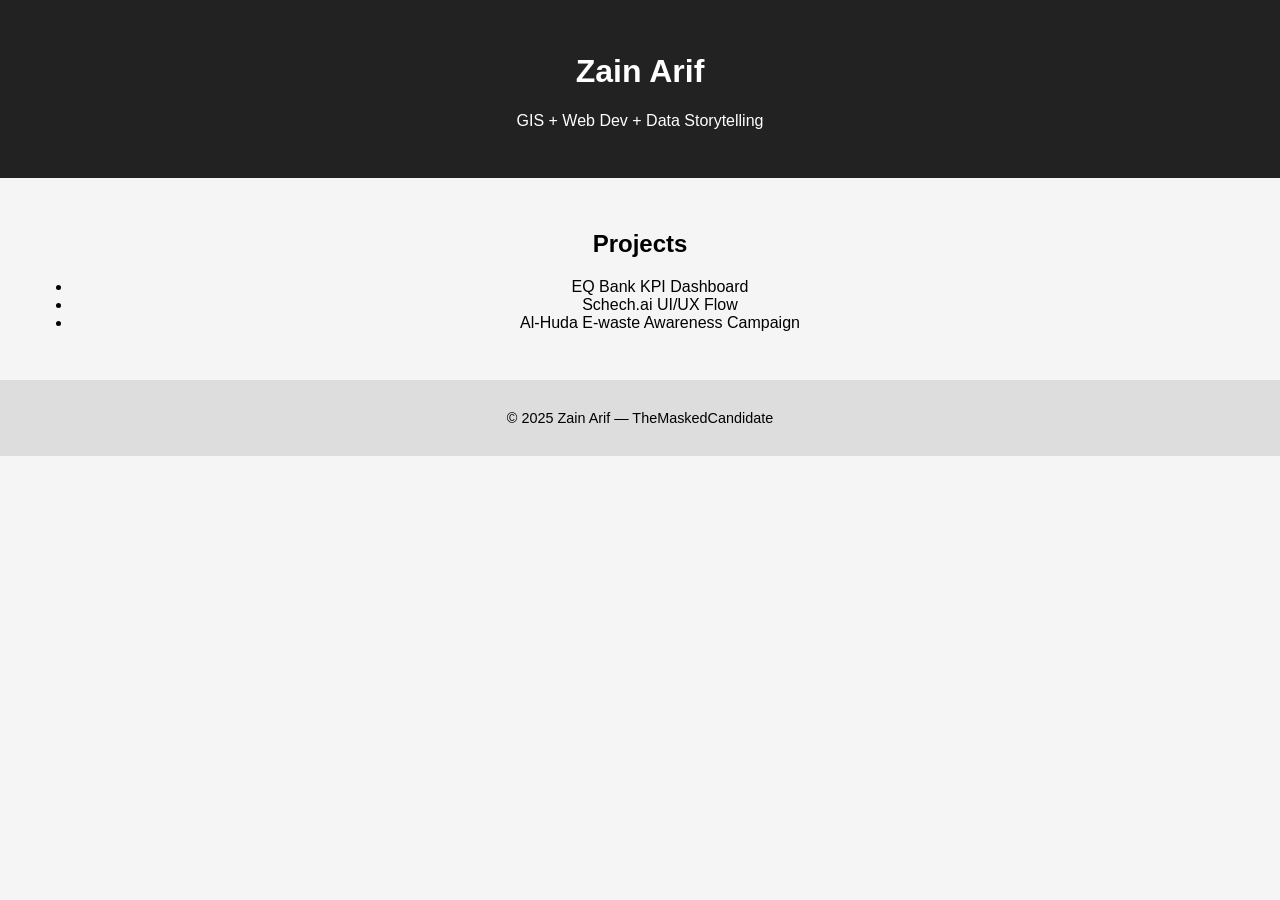
==== index.html @ ca4725a2 "Rename Index.html to index.html" ====
<!DOCTYPE html>
<html lang="en">
<head>
  <meta charset="UTF-8">
  <meta name="viewport" content="width=device-width, initial-scale=1.0">
  <title>Zain Arif Portfolio</title>
  <link rel="stylesheet" href="style.css">
</head>
<body>
  <header>
    <h1>Zain Arif</h1>
    <p>GIS + Web Dev + Data Storytelling</p>
  </header>
  <main>
    <section>
      <h2>Projects</h2>
      <ul>
        <li>EQ Bank KPI Dashboard</li>
        <li>Schech.ai UI/UX Flow</li>
        <li>Al-Huda E-waste Awareness Campaign</li>
      </ul>
    </section>
  </main>
  <footer>
    <p>© 2025 Zain Arif — TheMaskedCandidate</p>
  </footer>
</body>
</html>
---- style.css ----
body {
  font-family: Arial, sans-serif;
  margin: 0;
  padding: 0;
  text-align: center;
  background-color: #f5f5f5;
}
header {
  background-color: #222;
  color: white;
  padding: 2rem 1rem;
}
main {
  padding: 2rem;
}
footer {
  background-color: #ddd;
  padding: 1rem;
  font-size: 0.9rem;
}
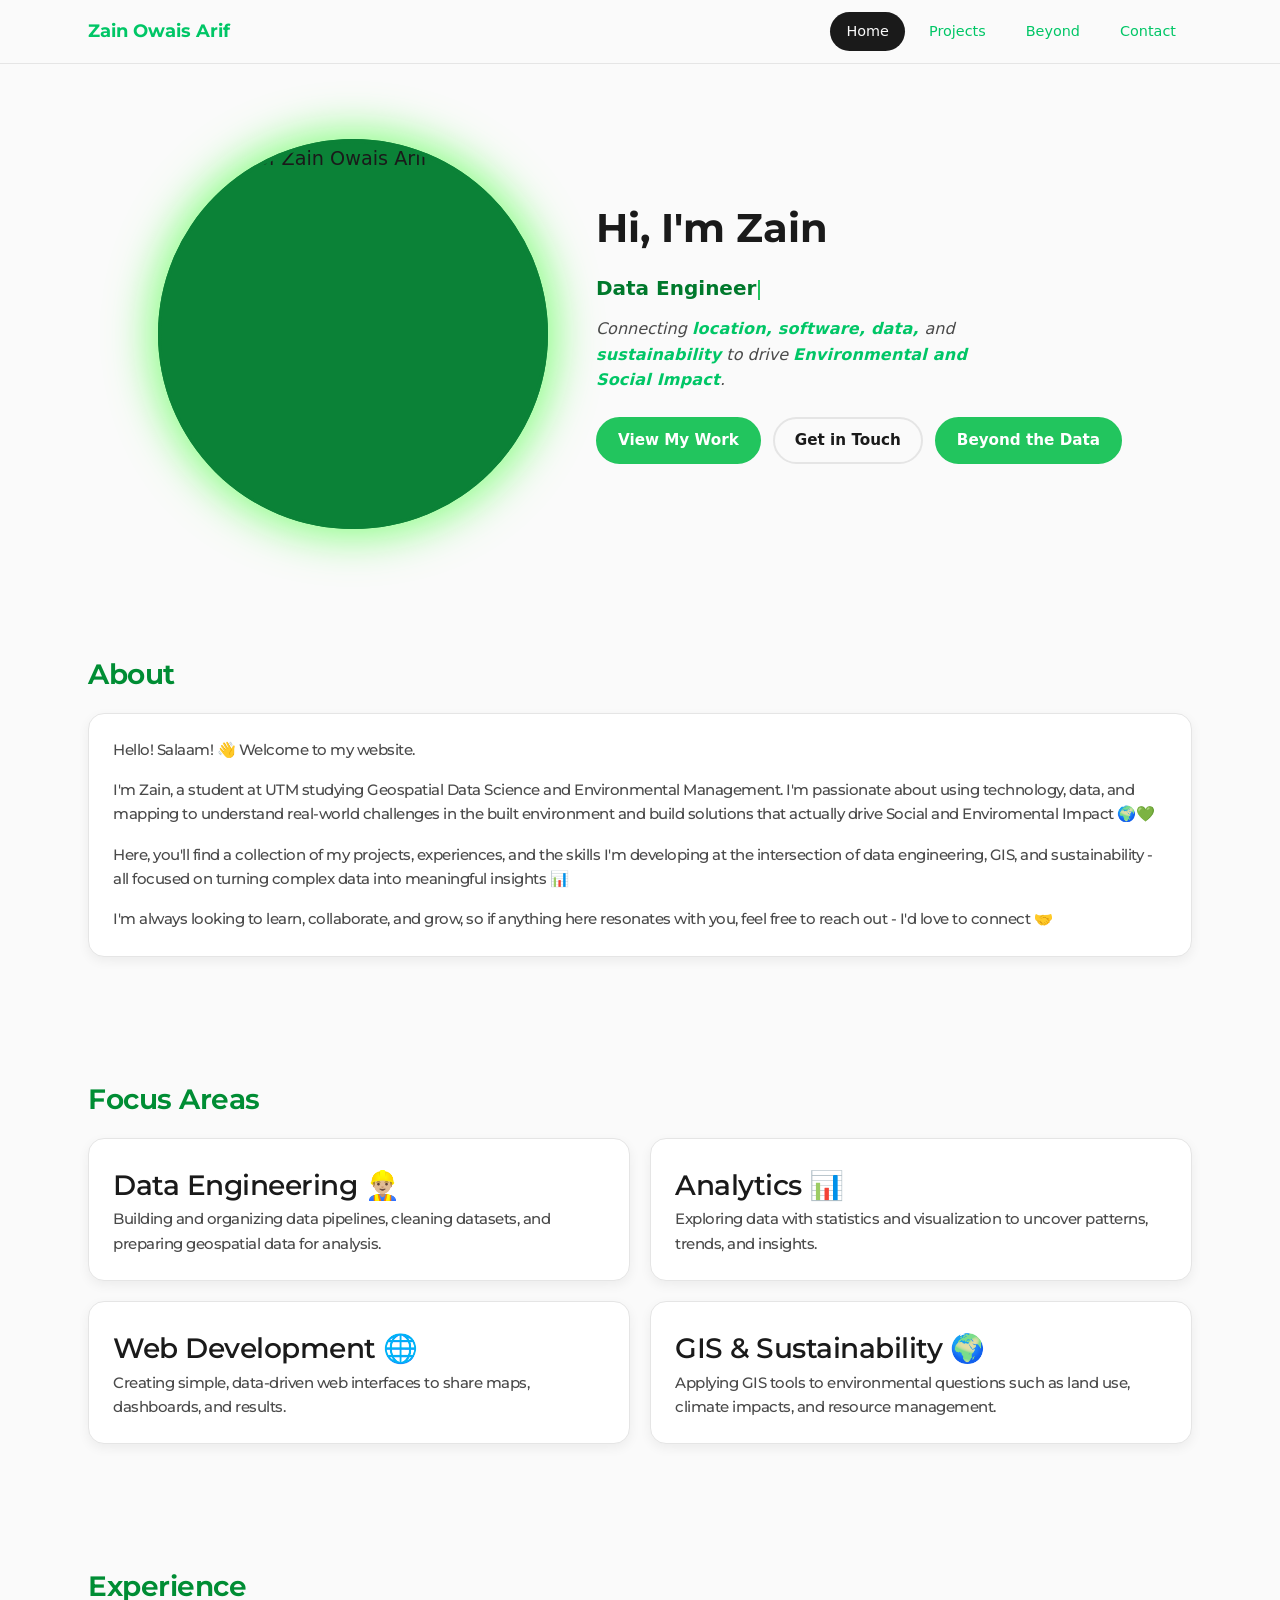
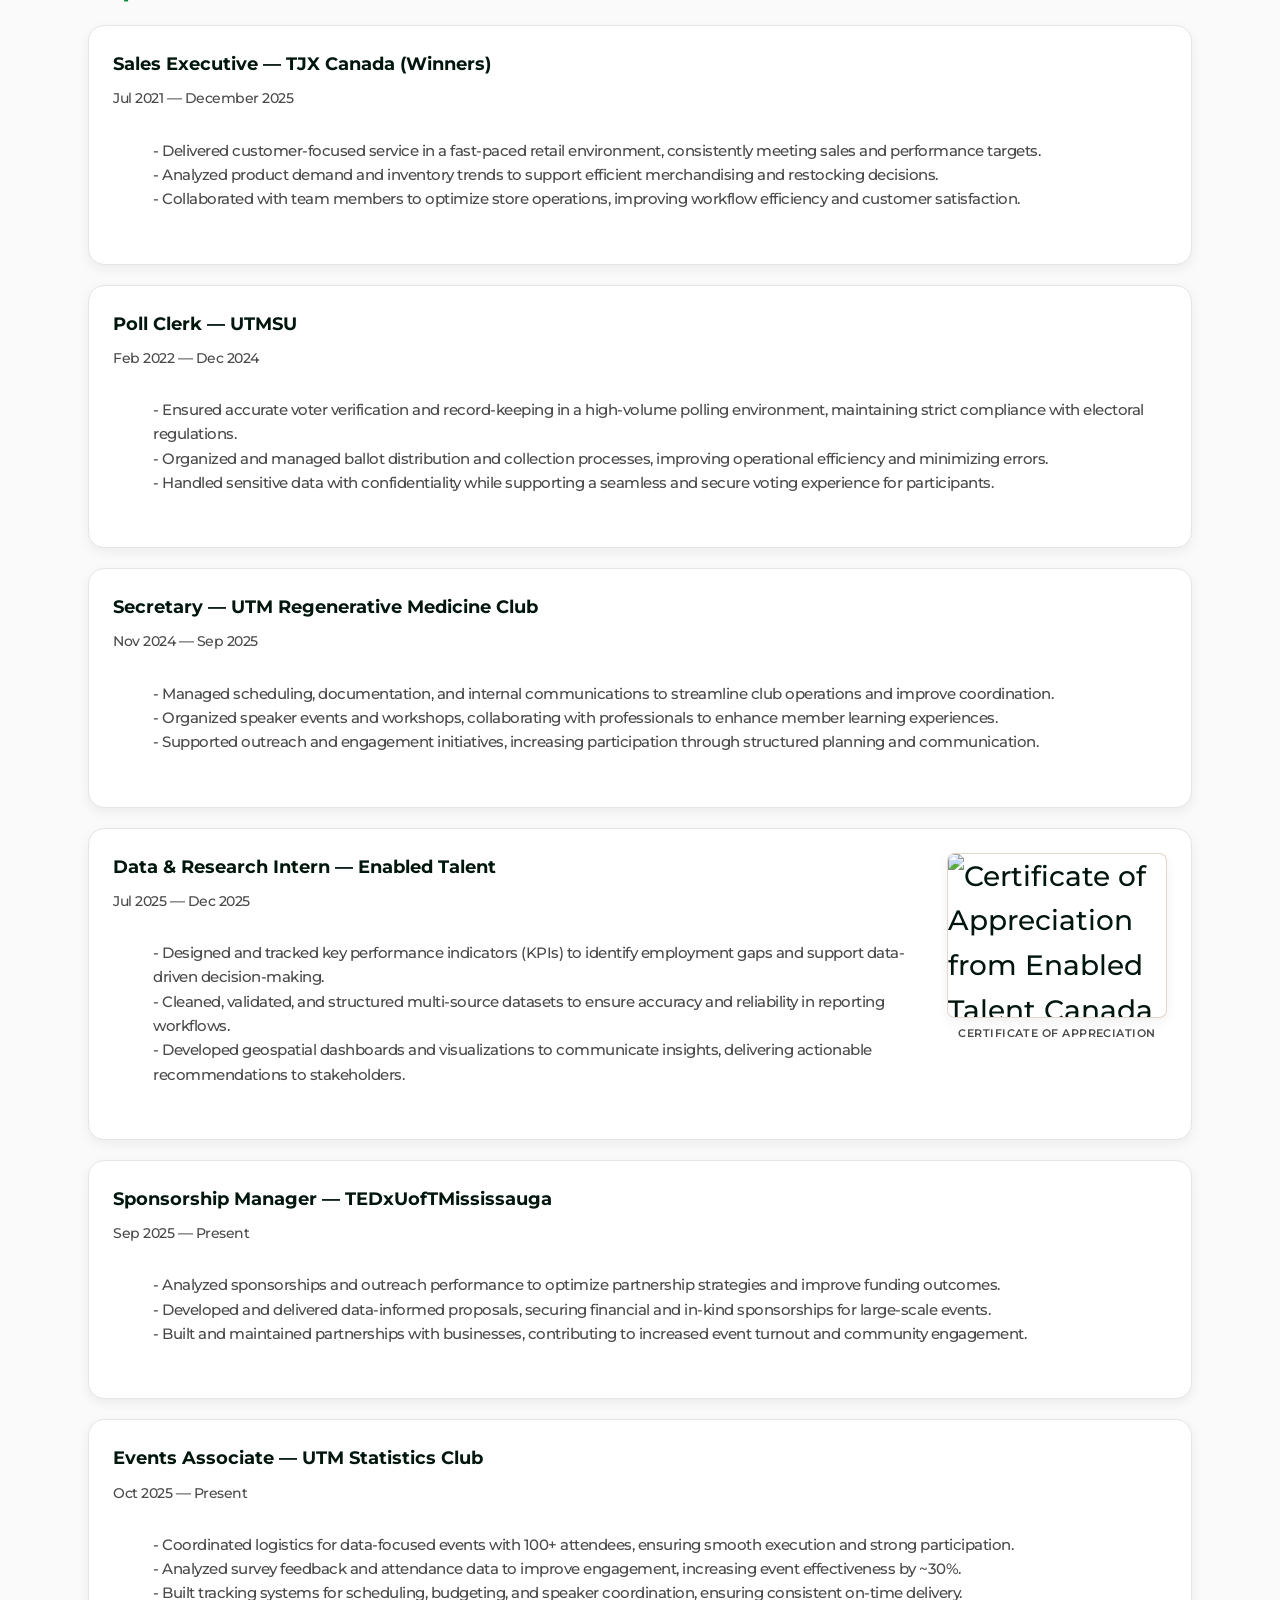
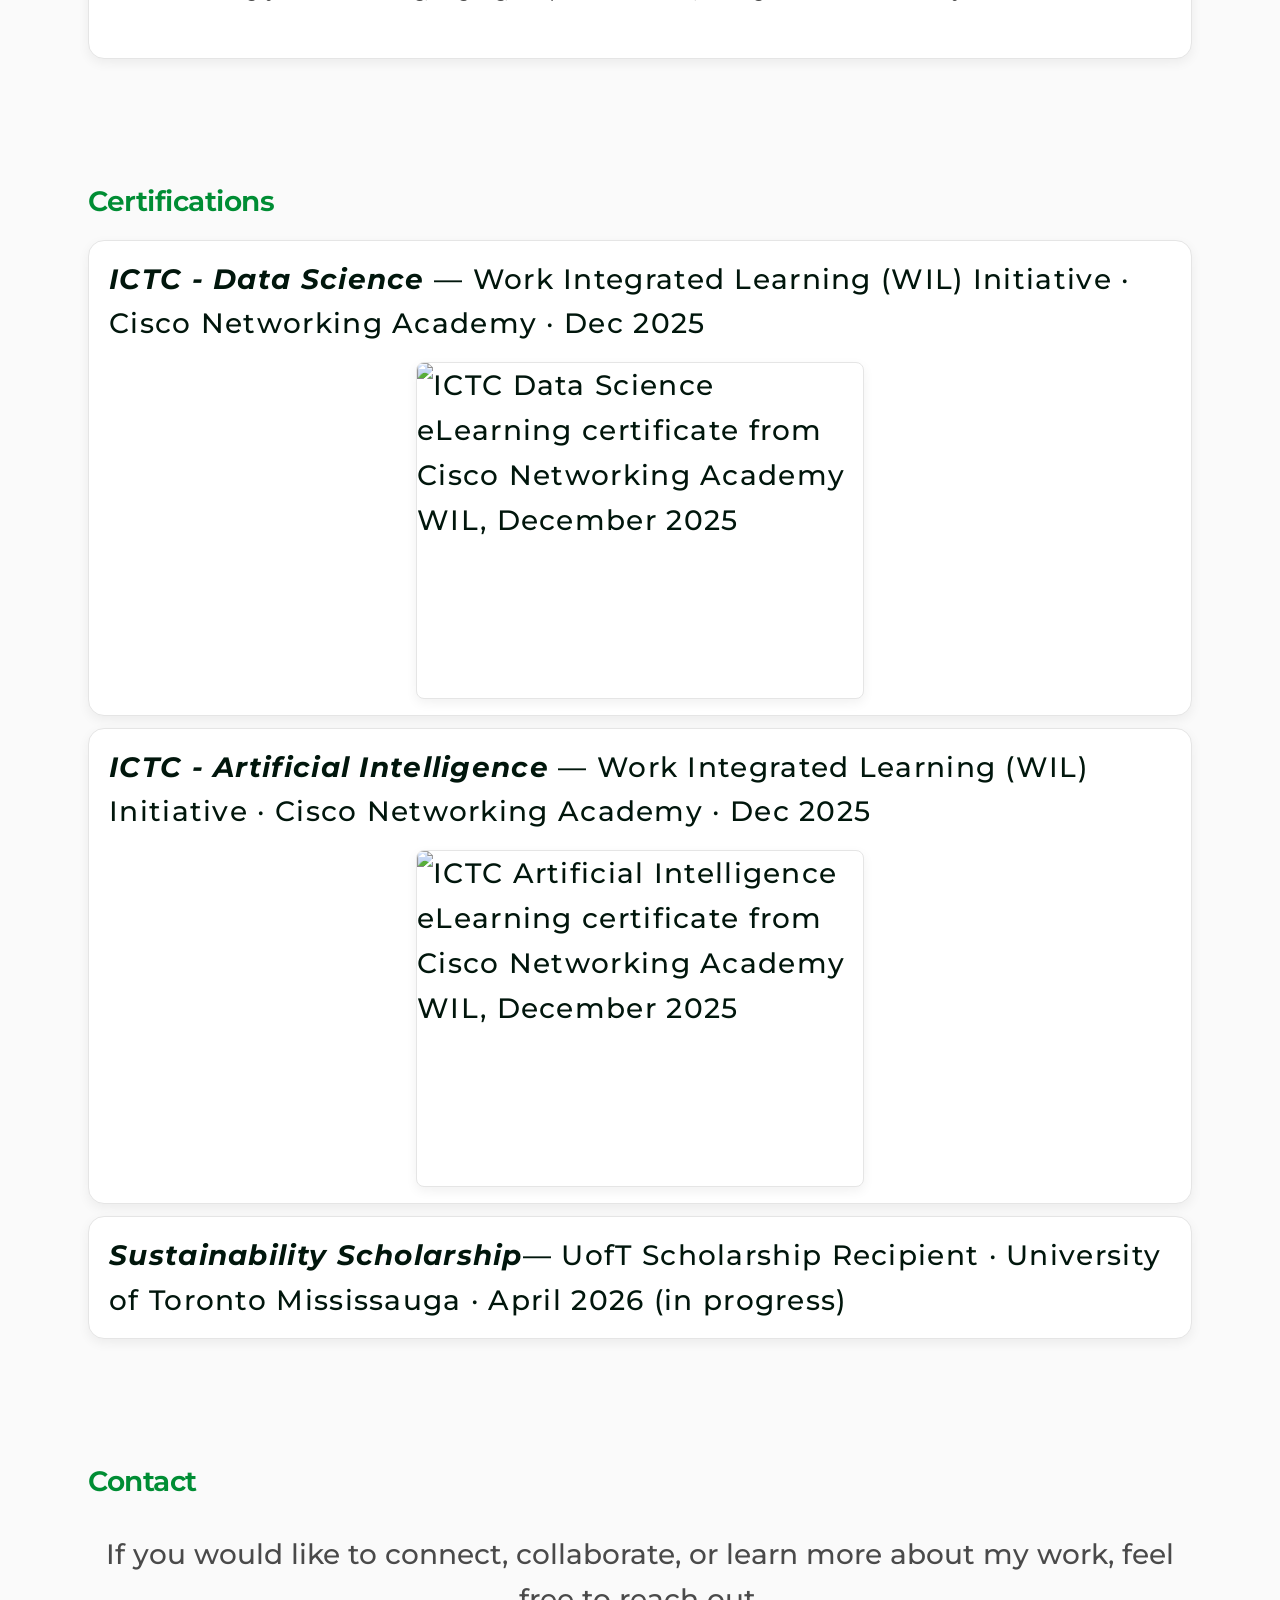
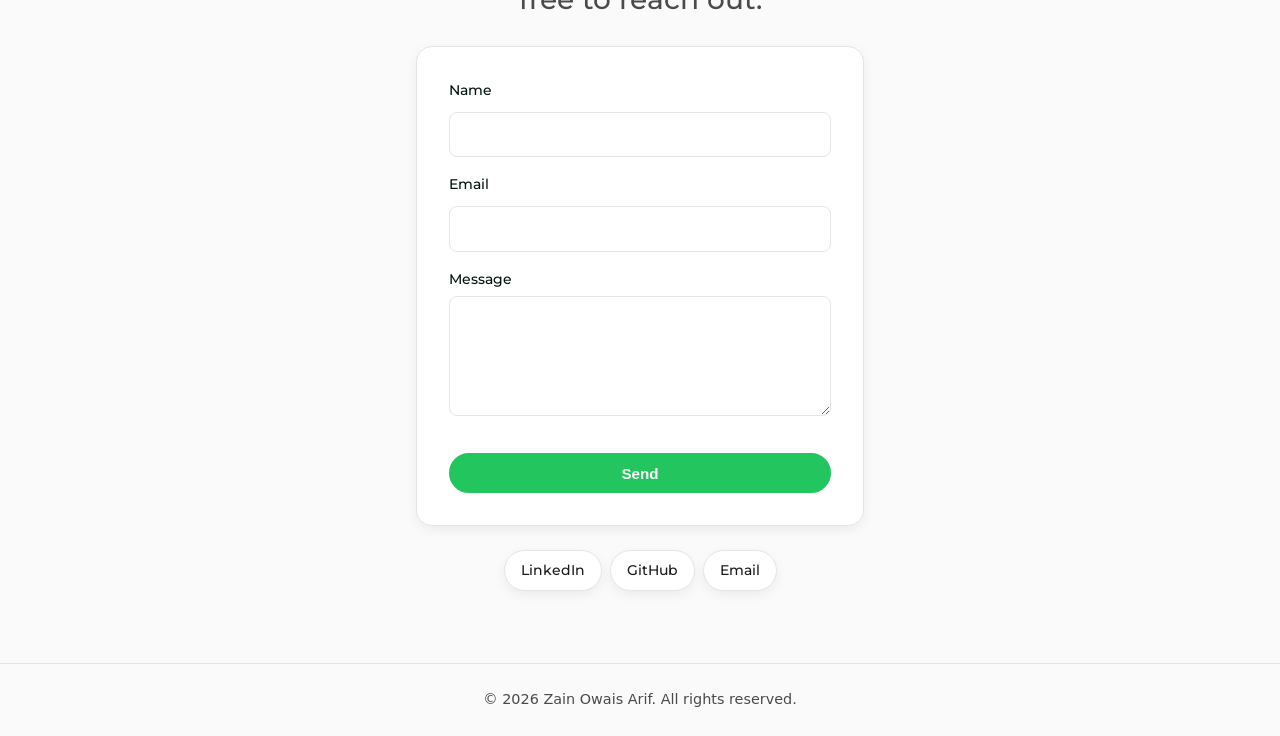
==== commit b09a00f1: "Add files via upload" ====
--- a/index.html
+++ b/index.html
@@ -1,28 +1,330 @@
 <!DOCTYPE html>
 <html lang="en">
 <head>
-  <meta charset="UTF-8">
-  <meta name="viewport" content="width=device-width, initial-scale=1.0">
-  <title>Zain Arif Portfolio</title>
-  <link rel="stylesheet" href="style.css">
+  <meta charset="UTF-8" />
+  <meta name="viewport" content="width=device-width, initial-scale=1" />
+  <meta name="description" content="Portfolio of Zain Owais Arif — Data Engineering, GIS, Sustainability & Analytics. UTM Geospatial Data Science & Environmental Management." />
+  <title>Zain Owais Arif | Portfolio</title>
+  <style>
+    @import url('https://fonts.googleapis.com/css2?family=Montserrat:ital,wght@0,100..900;1,100..900&display=swap');
+    </style>
+  <link rel="stylesheet" href="styles.css">
+  <script defer src="script.js"></script>
 </head>
 <body>
-  <header>
-    <h1>Zain Arif</h1>
-    <p>GIS + Web Dev + Data Storytelling</p>
+  <header class="site-header">
+    <div class="inner container">
+      <a href="index.html" class="logo">Zain Owais Arif</a>
+      <nav aria-label="Primary navigation">
+        <ul class="nav-pills">
+          <li><a href="index.html" class="active">Home</a></li>
+          <li><a href="projects.html">Projects</a></li>
+          <li><a href="beyond.html">Beyond</a></li>
+          <li><a href="#contact">Contact</a></li>
+        </ul>
+      </nav>
+    </div>
   </header>
+
   <main>
-    <section>
-      <h2>Projects</h2>
-      <ul>
-        <li>EQ Bank KPI Dashboard</li>
-        <li>Schech.ai UI/UX Flow</li>
-        <li>Al-Huda E-waste Awareness Campaign</li>
-      </ul>
+    <!-- Hero: two-column on desktop, stacked on mobile -->
+    <section id="hero" class="hero" aria-labelledby="hero-title">
+      <div class="container">
+        <div class="hero-inner">
+          <div class="hero-avatar">
+            <img src= "Images/Screenshot 2026-03-02 at 3.05.39 PM.png" alt="Portrait of Zain Owais Arif" class="hero-avatar-img">
+          </div>
+          <div class="hero-content">
+            <h1 id="hero-title" class="hero-headline">Hi, I'm Zain</h1>
+            <p class="hero-roles" id="hero-roles" aria-live="polite">
+              <span id="typewriter-text"></span><span class="cursor" id="typewriter-cursor" aria-hidden="true"></span>
+            </p>
+            <p class="hero-subtitle">           
+               <i>
+                Connecting 
+                <span class="highlight">location, software, data, </span>
+                and
+                <span class="highlight">sustainability</span> 
+                to drive 
+                <span class="highlight">Environmental and Social Impact</span>.
+                </i>
+              </p>
+            </p>
+            <div class="hero-ctas">
+              <a href="projects.html" class="btn btn-primary">View My Work</a>
+              <a href="#contact" class="btn btn-secondary">Get in Touch</a>
+              <a href="beyond.html" class="btn btn-primary">Beyond the Data</a>
+            </div>
+          </div>
+        </div>
+      </div>
+    </section>
+
+    <!-- About -->
+    <section id="about" class="reveal" aria-labelledby="about-title">
+      <div class="container">
+        <h2 id="about-title">About</h2>
+        <div class="card">
+          <p>
+            Hello! Salaam! 👋 Welcome to my website.          
+          </p>
+          <p style="margin-top: 1rem;">
+            I'm Zain, a student at UTM studying Geospatial Data Science and Environmental Management. 
+            I'm passionate about using technology, data, and mapping to understand real-world challenges in the built environment
+            and build solutions that actually drive Social and Enviromental Impact 🌍💚
+          </p>
+
+            <p style="margin-top: 1rem;">
+              Here, you'll find a collection of my projects, experiences, and the skills I'm developing at the intersection 
+              of data engineering, GIS, and sustainability - all focused on turning complex data into meaningful insights 📊
+            </p>
+            <p style="margin-top: 1rem;">
+            I'm always looking to learn, collaborate, and grow, so if anything here resonates with you, 
+            feel free to reach out - I'd love to connect 🤝
+          </p>
+        </div>
+      </div>
+    </section>
+
+    <!-- Focus Areas -->
+    <section id="focus-areas" class="reveal" aria-labelledby="focus-areas-title">
+      <div class="container">
+        <h2 id="focus-areas-title">Focus Areas</h2>
+        <div class="card-grid card-grid-2 focus-grid">
+          <div class="card">
+            <strong>Data Engineering 👷🏼‍♂️</strong>
+            <p>Building and organizing data pipelines, cleaning datasets, and preparing geospatial data for analysis.</p>
+          </div>
+          <div class="card">
+            <strong>Analytics 📊</strong>
+            <p>Exploring data with statistics and visualization to uncover patterns, trends, and insights.</p>
+          </div>
+          <div class="card">
+            <strong>Web Development 🌐</strong>
+            <p>Creating simple, data-driven web interfaces to share maps, dashboards, and results.</p>
+          </div>
+          <div class="card">
+            <strong>GIS &amp; Sustainability 🌍</strong>
+            <p>Applying GIS tools to environmental questions such as land use, climate impacts, and resource management.</p>
+          </div>
+        </div>
+      </div>
+    </section>
+
+  
+<!-- Experience -->
+<section id="experience" class="reveal" aria-labelledby="experience-title">
+  <div class="container">
+    <h2 id="experience-title">Experience</h2>
+
+    <div class="card-grid">
+
+      <!-- TJX (Oldest) -->
+      <article class="card exp-card">
+        <h3>Sales Executive &mdash; TJX Canada (Winners)</h3>
+        <p>
+          <time datetime="2021-07">Jul 2021</time> &mdash; 
+          <time datetime="present">December 2025</time>
+        </p>
+        <ul>
+          <p>- Delivered customer-focused service in a fast-paced retail environment, consistently meeting sales and performance targets.</p>
+          <p>- Analyzed product demand and inventory trends to support efficient merchandising and restocking decisions.</p>
+          <p>- Collaborated with team members to optimize store operations, improving workflow efficiency and customer satisfaction.</p>
+        </ul>
+      </article>
+
+      <!-- Poll Clerk -->
+      <article class="card exp-card">
+        <h3>Poll Clerk &mdash; UTMSU</h3>
+        <p>
+          <time datetime="2022-02">Feb 2022</time> &mdash; 
+          <time datetime="2024-12">Dec 2024</time>
+        </p>
+        <ul>
+          <p>- Ensured accurate voter verification and record-keeping in a high-volume polling environment, maintaining strict compliance with electoral regulations.</p>
+          <p>- Organized and managed ballot distribution and collection processes, improving operational efficiency and minimizing errors.</p>
+          <p>- Handled sensitive data with confidentiality while supporting a seamless and secure voting experience for participants.</p>
+        </ul>
+      </article>
+
+      <!-- Regenerative Medicine -->
+      <article class="card exp-card">
+        <h3>Secretary &mdash; UTM Regenerative Medicine Club</h3>
+        <p>
+          <time datetime="2024-11">Nov 2024</time> &mdash; 
+          <time datetime="2025-09">Sep 2025</time>
+        </p>
+        <ul>
+          <p>- Managed scheduling, documentation, and internal communications to streamline club operations and improve coordination.</p>
+          <p>- Organized speaker events and workshops, collaborating with professionals to enhance member learning experiences.</p>
+          <p>- Supported outreach and engagement initiatives, increasing participation through structured planning and communication.</p>
+        </ul>
+      </article>
+
+      <!-- Enabled Talent -->
+      <article class="card exp-card exp-card--with-cert">
+        <div class="exp-card-layout">
+          <div class="exp-card-main">
+            <h3>Data & Research Intern &mdash; Enabled Talent</h3>
+            <p>
+              <time datetime="2025-07">Jul 2025</time> &mdash; 
+              <time datetime="2025-12">Dec 2025</time>
+            </p>
+            <ul>
+              <p>- Designed and tracked key performance indicators (KPIs) to identify employment gaps and support data-driven decision-making.</p>
+              <p>- Cleaned, validated, and structured multi-source datasets to ensure accuracy and reliability in reporting workflows.</p>
+              <p>- Developed geospatial dashboards and visualizations to communicate insights, delivering actionable recommendations to stakeholders.</p>
+            </ul>
+          </div>
+          <figure class="exp-card-cert">
+            <img
+              src="Certificiations/image.png"
+              alt="Certificate of Appreciation from Enabled Talent Canada recognizing Zain Owais Arif, 2025"
+              width="320"
+              height="240"
+              loading="lazy"
+            />
+            <figcaption class="exp-card-cert-caption">Certificate of Appreciation</figcaption>
+          </figure>
+        </div>
+      </article>
+
+      <!-- TEDx -->
+      <article class="card exp-card">
+        <h3>Sponsorship Manager &mdash; TEDxUofTMississauga</h3>
+        <p>
+          <time datetime="2025-09">Sep 2025</time> &mdash; 
+          <time datetime="present">Present</time>
+        </p>
+        <ul>
+          <p>- Analyzed sponsorships and outreach performance to optimize partnership strategies and improve funding outcomes.</p>
+          <p>- Developed and delivered data-informed proposals, securing financial and in-kind sponsorships for large-scale events.</p>
+          <p>- Built and maintained partnerships with businesses, contributing to increased event turnout and community engagement.</p>
+        </ul>
+      </article>
+
+      <!-- Stats Club (Most Recent) -->
+      <article class="card exp-card">
+        <h3>Events Associate &mdash; UTM Statistics Club</h3>
+        <p>
+          <time datetime="2025-10">Oct 2025</time> &mdash; 
+          <time datetime="present">Present</time>
+        </p>
+        <ul>
+          <p>- Coordinated logistics for data-focused events with 100+ attendees, ensuring smooth execution and strong participation.</p>
+          <p>- Analyzed survey feedback and attendance data to improve engagement, increasing event effectiveness by ~30%.</p>
+          <p>- Built tracking systems for scheduling, budgeting, and speaker coordination, ensuring consistent on-time delivery.</p>
+        </ul>
+      </article>
+
+    </div>
+  </div>
+</section>
+    <!-- Certifications -->
+    <section id="certifications" class="reveal" aria-labelledby="certifications-title">
+      <div class="container">
+        <h2 id="certifications-title">Certifications</h2>
+        <ul class="cert-list">
+          <li class="cert-list-item cert-list-item--with-cert">
+            <p class="cert-list-text">
+              <i><strong>ICTC - Data Science </strong></i>&mdash; Work Integrated Learning (WIL) Initiative · Cisco Networking
+              Academy · Dec 2025
+            </p>
+            <figure class="cert-thumb">
+              <img
+                src="Certificiations/wil-data-science.png"
+                alt="ICTC Data Science eLearning certificate from Cisco Networking Academy WIL, December 2025"
+                width="800"
+                height="600"
+                loading="lazy"
+                class="cert-image-trigger"
+                tabindex="0"
+                role="button"
+                aria-label="Open full-size certificate: ICTC Data Science"
+              />
+            </figure>
+          </li>
+          <li class="cert-list-item cert-list-item--with-cert">
+            <p class="cert-list-text">
+              <i><strong>ICTC - Artificial Intelligence </strong></i>&mdash; Work Integrated Learning (WIL) Initiative · Cisco Networking
+              Academy · Dec 2025
+            </p>
+            <figure class="cert-thumb">
+              <img
+                src="Certificiations/wil-artificial-intelligence.png"
+                alt="ICTC Artificial Intelligence eLearning certificate from Cisco Networking Academy WIL, December 2025"
+                width="800"
+                height="600"
+                loading="lazy"
+                class="cert-image-trigger"
+                tabindex="0"
+                role="button"
+                aria-label="Open full-size certificate: ICTC Artificial Intelligence"
+              />
+            </figure>
+          </li>
+          <li class="cert-list-item">
+            <p class="cert-list-text">
+              <i><strong>Sustainability Scholarship</strong></i>&mdash; UofT Scholarship Recipient · University of Toronto Mississauga
+              · April 2026 (in progress)
+            </p>
+          </li>
+        </ul>
+      </div>
+    </section>
+
+    <!-- Contact -->
+    <section id="contact" class="reveal" aria-labelledby="contact-title">
+      <div class="container">
+        <h2 id="contact-title">Contact</h2>
+        <p style="text-align: center; color: var(--text-muted); margin-bottom: 1.5rem;">
+          If you would like to connect, collaborate, or learn more about my work, feel free to reach out.
+        </p>
+        <div class="contact-wrapper">
+          <div class="contact-card">
+            <form
+              id="contact-form"
+              action="mailto:z.arif@mail.utoronto.ca"
+              method="post"
+              enctype="text/plain"
+              aria-label="Contact form"
+            >
+              <div class="form-group">
+                <label for="contact-name">Name</label>
+                <input type="text" id="contact-name" name="name" required autocomplete="name" />
+              </div>
+              <div class="form-group">
+                <label for="contact-email">Email</label>
+                <input type="email" id="contact-email" name="email" required autocomplete="email" />
+              </div>
+              <div class="form-group">
+                <label for="contact-message">Message</label>
+                <textarea id="contact-message" name="message" required></textarea>
+              </div>
+              <button type="submit" class="btn btn-primary">Send</button>
+            </form>
+          </div>
+          <div class="social-pills">
+            <a href="https://www.linkedin.com/in/zain-o-arif-utoronto" target="_blank" rel="noopener noreferrer">LinkedIn</a>
+            <a href="https://github.com/TheMaskedCandidate" target="_blank" rel="noopener noreferrer">GitHub</a>
+            <a href="mailto:z.arif@mail.utoronto.ca" target="_blank" rel="noopener noreferrer">Email</a>
+          </div>
+        </div>
+      </div>
     </section>
   </main>
-  <footer>
-    <p>© 2025 Zain Arif — TheMaskedCandidate</p>
+
+  <!-- Certificate image viewer modal -->
+  <div id="certificate-modal" class="cert-modal" aria-hidden="true">
+    <div class="cert-modal-backdrop" data-cert-close="true"></div>
+    <div class="cert-modal-dialog" role="dialog" aria-modal="true" aria-label="Expanded certificate image">
+      <button type="button" class="cert-modal-close" id="cert-modal-close" aria-label="Close certificate viewer">&times;</button>
+      <img id="cert-modal-image" class="cert-modal-image" src="" alt="" />
+    </div>
+  </div>
+
+  <footer class="site-footer">
+    <p>&copy; <span id="year">2026</span> Zain Owais Arif. All rights reserved.</p>
   </footer>
 </body>
 </html>
--- a/styles.css
+++ b/styles.css
@@ -0,0 +1,1050 @@
+/* ============================================
+   Zain Portfolio — Theme & Base
+   ============================================ */
+:root {
+  --bg: #fafafa;
+  --bg-card: #ffffff;
+  --text: #1a1a1a;
+  --text-muted: #4a4a4a;
+  --accent: #22c55e;
+  --accent-glow: rgba(34, 197, 94, 0.35);
+  --border: #e5e5e5;
+  --radius: 1rem;
+  --radius-pill: 2rem;
+  --shadow: 0 4px 12px rgba(0, 0, 0, 0.06);
+  --shadow-hover: 0 8px 24px rgba(0, 0, 0, 0.1);
+  --transition: 0.25s ease;
+}
+
+*,
+*::before,
+*::after {
+  box-sizing: border-box;
+}
+
+html {
+  scroll-behavior: smooth;
+}
+
+body {
+  margin: 0;
+  font-family: system-ui, -apple-system, BlinkMacSystemFont, "Segoe UI", Roboto, sans-serif;
+  background: var(--bg);
+  color: var(--text);
+  line-height: 1.6;
+}
+
+/* ============================================
+   Sticky Nav — Pill Buttons
+   ============================================ */
+.site-header {
+  position: sticky;
+  top: 0;
+  z-index: 100;
+  background: rgba(250, 250, 250, 0.92);
+  backdrop-filter: blur(8px);
+  border-bottom: 1px solid var(--border);
+  padding: 0.75rem 1.5rem;
+}
+
+.site-header .inner {
+  max-width: 72rem;
+  margin: 0 auto;
+  display: flex;
+  align-items: center;
+  justify-content: space-between;
+  gap: 1rem;
+}
+
+.site-header .logo {  
+  font-family: 'Montserrat', sans-serif;
+  font-weight: 700;
+  font-size: 1.1rem;
+  color: #00c666;
+  text-decoration: none;
+}
+
+.nav-pills {
+  display: flex;
+  flex-wrap: wrap;
+  gap: 0.5rem;
+  list-style: none;
+  margin: 0;
+  padding: 0;
+}
+
+.nav-pills a {
+  display: inline-block;
+  padding: 0.5rem 1rem;
+  border-radius: var(--radius-pill);
+  color: #00c666;
+  text-decoration: none;
+  font-size: 0.9rem;
+  font-weight: 500;
+  transition: color var(--transition), background var(--transition), box-shadow var(--transition);
+}
+
+.nav-pills a:hover {
+  color: var(--text);
+  background: var(--border);
+}
+
+.nav-pills a:focus-visible {
+  outline: 2px solid var(--accent);
+  outline-offset: 2px;
+}
+
+.nav-pills a.active {
+  background: var(--text);
+  color: var(--bg);
+}
+
+.nav-pills a.active:focus-visible {
+  outline-color: var(--accent);
+  box-shadow: 0 0 0 3px var(--accent-glow);
+}
+
+/* ============================================
+   Layout & Sections
+   ============================================ */
+.container {
+  max-width: 72rem;
+  margin: 0 auto;
+  padding: 0 1.5rem;
+}
+
+section {
+  padding: 3rem 0;
+}
+
+section h2 {
+  font-size: 1.75rem;
+  margin: 0 0 1.5rem;
+  color: var(--text);
+}
+
+/* ============================================
+   Hero — Two-Column / Stacked
+   ============================================ */
+.hero {
+  padding: 4rem 0;
+  min-height: 60vh;
+  display: flex;
+  align-items: center;
+}
+
+.hero-inner {
+  display: flex;
+  flex-direction: column;
+  gap: 2rem;
+  align-items: center;
+  text-align: center;
+}
+
+@media (min-width: 768px) {
+  .hero-inner {
+    flex-direction: row;
+    text-align: left;
+    gap: 3rem;
+  }
+}
+
+.hero-avatar {
+  width: 390px;
+  height: 390px;
+  box-shadow: 0 0 40px 10px rgba(115, 255, 107, 0.773);
+  border-radius: 50%;
+  background: #0b8237;
+  overflow: hidden;
+  display: flex;
+  align-items: center;
+  justify-content: center;
+  position: sticky;
+}
+
+.hero-avatar-img {
+  position: absolute;
+  width: 90%;
+  height: 90%;
+  object-fit: cover;
+  object-position: center 15%;
+  border-radius: 50%;
+  border: 16px solid #0b8237;
+  transform: scale(1.2);
+
+}
+
+.hero-content {
+  flex: 1;
+}
+
+.hero-headline {
+    font-family: 'Montserrat', sans-serif;
+    font-weight: 700;     
+    font-style: normal;             
+    font-size: clamp(2.5rem, 4vw, 2.5rem);
+    margin: 0 0 0.5rem;
+    line-height: 1.2;
+  }
+
+.hero-roles {
+  min-height: 1.5em;
+  color: #00792c;
+  font-weight: 600;
+  font-size: clamp(1rem, 2.5vw, 1.25rem);
+  margin-bottom: 0.75rem;
+}
+
+.hero-roles .cursor {
+  display: inline-block;
+  width: 2px;
+  height: 1em;
+  background: var(--accent);
+  margin-left: 2px;
+  vertical-align: text-bottom;
+  animation: blink 0.8s step-end infinite;
+}
+
+.highlight {
+  color: #00c666;
+  font-weight: 600;
+  letter-spacing: 0.2px;
+}
+
+.hero-subtitle {
+  color: var(--text-muted);
+  margin: 0 0 1.5rem;
+  max-width: 42ch;
+}
+
+.hero-ctas {
+  display: flex;
+  flex-wrap: wrap;
+  gap: 0.75rem;
+}
+
+@keyframes blink {
+  50% { opacity: 0; }
+}
+
+/* ============================================
+   Buttons
+   ============================================ */
+.btn {
+  display: inline-flex;
+  align-items: center;
+  justify-content: center;
+  padding: 0.6rem 1.25rem;
+  border-radius: var(--radius-pill);
+  font-size: 0.95rem;
+  font-weight: 600;
+  text-decoration: none;
+  border: 2px solid transparent;
+  cursor: pointer;
+  transition: background var(--transition), color var(--transition), border-color var(--transition), box-shadow var(--transition), transform var(--transition);
+}
+
+.btn:focus-visible {
+  outline: none;
+  box-shadow: 0 0 0 3px var(--accent-glow);
+}
+
+.btn-primary {
+  background: var(--accent);
+  color: #fff;
+  border-color: var(--accent);
+}
+
+.btn-primary:hover {
+  background: #16a34a;
+  border-color: #16a34a;
+  box-shadow: 0 0 20px var(--accent-glow);
+}
+
+.btn-secondary {
+  background: transparent;
+  color: var(--text);
+  border-color: var(--border);
+}
+
+.btn-secondary:hover {
+  border-color: var(--accent);
+  color: var(--accent);
+  box-shadow: 0 0 12px var(--accent-glow);
+}
+
+/* ============================================
+   Cards — About, Focus, Projects, Experience
+   ============================================ */
+.card-grid {
+  display: grid;
+  gap: 1.25rem;
+}
+
+@media (min-width: 640px) {
+  .card-grid-2 { grid-template-columns: repeat(2, 1fr); }
+  .card-grid-3 { grid-template-columns: repeat(3, 1fr); }
+}
+
+.card {
+  background: var(--bg-card);
+  border-radius: var(--radius);
+  padding: 1.5rem;
+  box-shadow: var(--shadow);
+  border: 1px solid var(--border);
+  transition: box-shadow var(--transition), transform var(--transition);
+}
+.card strong {
+  color: var(--text-muted);
+  font-family: 'Montserrat', sans-serif;
+  font-weight: 550;
+  letter-spacing: -0.5px;
+  margin-bottom: 1rem;
+}
+
+.card:hover {
+  box-shadow: var(--shadow-hover);
+  transform: translateY(-2px);
+}
+
+.card h3 {
+  margin: 0 0 0.5rem;
+  font-size: 1.1rem;
+}
+
+.card p {
+  font-family: 'Montserrat', sans-serif;
+  font-weight: 500;
+  letter-spacing: -0.5px;
+  margin: 0;
+  color: var(--text-muted);
+  font-size: 0.95rem;
+}
+
+.reveal {
+  font-family: 'Montserrat', sans-serif;
+  color: #01160c;
+  font-weight: 500;
+  font-size: 1.75rem;
+  margin: 0 0 1.5rem;
+}
+
+#about-title {
+  color: #008d34;
+  font-family: 'Montserrat', sans-serif;
+  font-weight: 650;
+  letter-spacing: -0.5px;
+  margin-bottom: 1rem;
+}
+
+#focus-areas-title {
+  color: #008d34;
+  font-family: 'Montserrat', sans-serif;
+  font-weight: 650;
+  letter-spacing: -0.5px;
+  margin-bottom: 1rem;
+}
+
+#projects-title {
+  color: #008d34;
+  font-family: 'Montserrat', sans-serif;
+  font-weight: 650;
+  letter-spacing: -0.5px;
+  margin-bottom: 1rem;
+}
+
+#experience-title {
+  color: #008d34;
+  font-family: 'Montserrat', sans-serif;
+  font-weight: 650;
+  letter-spacing: -0.5px;
+  margin-bottom: 1rem;
+}
+
+#certifications-title {
+  color: #008d34;
+  font-family: 'Montserrat', sans-serif;
+  font-weight: 650;
+  letter-spacing: -0.5px;
+  margin-bottom: 1rem;
+}
+
+#contact-title {
+  color: #008d34;
+  font-family: 'Montserrat', sans-serif;
+  font-weight: 650;
+  letter-spacing: -0.5px;
+  margin-bottom: 1rem;
+}
+
+
+/* Project card (used on home + projects page) */
+.project-card {
+  color: var(--text-muted);
+  font-family: 'Montserrat', sans-serif;
+  font-weight: 500;
+  letter-spacing: -0.5px;
+  margin-bottom: 1rem;
+  overflow: hidden;
+  padding: 0;
+}
+
+.project-card .card-image {
+  height: 140px;
+  background: linear-gradient(135deg, #e5e7eb 0%, #d1d5db 50%, #9ca3af 100%);
+}
+
+.project-card .card-body {
+  padding: 1.25rem;
+}
+
+.project-card .card-body h3 {
+  margin-bottom: 0.5rem;
+}
+
+.project-card .card-links {
+  display: flex;
+  flex-wrap: wrap;
+  gap: 0.5rem;
+  margin-top: 0.75rem;
+}
+
+.project-card .card-links a {
+  font-size: 0.85rem;
+  color: var(--accent);
+  font-weight: 500;
+  text-decoration: none;
+}
+
+.project-card .card-links a:hover {
+  text-decoration: underline;
+}
+
+.project-card .card-links a:focus-visible {
+  outline: 2px solid var(--accent);
+  outline-offset: 2px;
+}
+
+.tag-pills {
+  display: flex;
+  flex-wrap: wrap;
+  gap: 0.35rem;
+  margin-top: 0.5rem;
+}
+
+.tag-pill {
+  display: inline-block;
+  padding: 0.25rem 0.6rem;
+  border-radius: var(--radius-pill);
+  font-size: 0.75rem;
+  font-weight: 500;
+  background: var(--border);
+  color: var(--text-muted);
+}
+
+/* ============================================
+   Focus Areas — Card Layout
+   ============================================ */
+.focus-grid .card strong {
+  color: var(--text);
+}
+
+/* ============================================
+   Experience — Card Layout
+   ============================================ */
+.exp-card time {
+  color: var(--text-muted);
+  font-size: 0.9rem;
+}
+
+/* Experience card with certificate thumbnail (achievement accent, text stays primary) */
+.exp-card-layout {
+  display: flex;
+  flex-direction: column;
+  gap: 1.25rem;
+}
+
+@media (min-width: 640px) {
+  .exp-card--with-cert .exp-card-layout {
+    flex-direction: row;
+    align-items: flex-start;
+    gap: 1.5rem;
+  }
+
+  .exp-card--with-cert .exp-card-main {
+    flex: 1;
+    min-width: 0;
+  }
+}
+
+.exp-card-cert {
+  margin: 0;
+  flex-shrink: 0;
+  align-self: center;
+  max-width: 200px;
+}
+
+@media (min-width: 640px) {
+  .exp-card--with-cert .exp-card-cert {
+    align-self: flex-start;
+    max-width: min(38%, 220px);
+  }
+}
+
+.exp-card-cert img {
+  display: block;
+  width: 100%;
+  height: auto;
+  border-radius: 0.5rem;
+  border: 1px solid rgba(181, 141, 103, 0.35);
+  box-shadow: var(--shadow);
+  object-fit: contain;
+  background: #fff;
+}
+
+.exp-card-cert-caption {
+  margin: 0.4rem 0 0;
+  font-size: 0.7rem;
+  font-weight: 600;
+  letter-spacing: 0.04em;
+  text-transform: uppercase;
+  color: var(--text-muted);
+  text-align: center;
+}
+
+/* ============================================
+   Certifications — Card List
+   ============================================ */
+.cert-list {
+  letter-spacing: 1.3px;
+  list-style: none;
+  margin: 0;
+  padding: 0;
+  display: grid;
+  gap: 0.75rem;
+}
+
+.cert-list li {
+  background: var(--bg-card);
+  border-radius: var(--radius);
+  padding: 1rem 1.25rem;
+  box-shadow: var(--shadow);
+  border: 1px solid var(--border);
+  transition: box-shadow var(--transition);
+}
+
+.cert-list li:hover {
+  box-shadow: var(--shadow-hover);
+}
+
+.cert-list-text {
+  margin: 0;
+}
+
+.cert-list-item--with-cert {
+  display: flex;
+  flex-direction: column;
+  gap: 1rem;
+}
+
+.cert-thumb {
+  margin: 0;
+  align-self: center;
+  width: 100%;
+  max-width: min(100%, 28rem);
+}
+
+.cert-thumb img {
+  display: block;
+  width: 100%;
+  height: auto;
+  border-radius: 0.5rem;
+  border: 1px solid var(--border);
+  box-shadow: var(--shadow);
+  object-fit: contain;
+  background: #fff;
+}
+
+.cert-image-trigger {
+  cursor: zoom-in;
+  transition: transform var(--transition), box-shadow var(--transition), border-color var(--transition);
+}
+
+.cert-image-trigger:hover {
+  transform: translateY(-1px) scale(1.01);
+  box-shadow: var(--shadow-hover), 0 0 0 2px var(--accent-glow);
+  border-color: var(--accent);
+}
+
+.cert-image-trigger:focus-visible {
+  outline: none;
+  box-shadow: var(--shadow-hover), 0 0 0 3px var(--accent-glow);
+  border-color: var(--accent);
+}
+
+/* ============================================
+   Certificate Modal / Lightbox
+   ============================================ */
+.cert-modal {
+  position: fixed;
+  inset: 0;
+  z-index: 200;
+  display: grid;
+  place-items: center;
+  padding: 1rem;
+  opacity: 0;
+  visibility: hidden;
+  pointer-events: none;
+  transition: opacity 0.25s ease, visibility 0.25s ease;
+}
+
+.cert-modal.is-open {
+  opacity: 1;
+  visibility: visible;
+  pointer-events: auto;
+}
+
+.cert-modal-backdrop {
+  position: absolute;
+  inset: 0;
+  background: rgba(16, 16, 16, 0.72);
+  backdrop-filter: blur(2px);
+}
+
+.cert-modal-dialog {
+  position: relative;
+  width: min(92vw, 980px);
+  max-height: 90vh;
+  background: var(--bg-card);
+  border: 1px solid var(--border);
+  border-radius: 0.9rem;
+  box-shadow: var(--shadow-hover);
+  overflow: hidden;
+  transform: translateY(8px) scale(0.97);
+  opacity: 0;
+  transition: transform 0.25s ease, opacity 0.25s ease;
+}
+
+.cert-modal.is-open .cert-modal-dialog {
+  transform: translateY(0) scale(1);
+  opacity: 1;
+}
+
+.cert-modal.is-closing .cert-modal-dialog {
+  transform: translateY(6px) scale(0.98);
+  opacity: 0;
+}
+
+.cert-modal-close {
+  position: absolute;
+  top: 0.65rem;
+  right: 0.65rem;
+  width: 2.1rem;
+  height: 2.1rem;
+  border-radius: 999px;
+  border: 1px solid var(--border);
+  background: rgba(255, 255, 255, 0.9);
+  color: var(--text);
+  font-size: 1.35rem;
+  line-height: 1;
+  cursor: pointer;
+  z-index: 1;
+}
+
+.cert-modal-close:hover {
+  border-color: var(--accent);
+  box-shadow: 0 0 12px var(--accent-glow);
+  color: var(--accent);
+}
+
+.cert-modal-close:focus-visible {
+  outline: none;
+  box-shadow: 0 0 0 3px var(--accent-glow);
+}
+
+.cert-modal-image {
+  display: block;
+  width: 100%;
+  max-height: 90vh;
+  object-fit: contain;
+  background: #fff;
+}
+
+/* ============================================
+   Contact — Form Card + Social Pills
+   ============================================ */
+.contact-wrapper {
+  max-width: 28rem;
+  margin: 0 auto;
+}
+
+.contact-card {
+  background: var(--bg-card);
+  border-radius: var(--radius);
+  padding: 2rem;
+  box-shadow: var(--shadow);
+  border: 1px solid var(--border);
+  margin-bottom: 1.5rem;
+}
+
+.contact-card h2 {
+  margin-bottom: 1rem;
+}
+
+.form-group {
+  margin-bottom: 1rem;
+}
+
+.form-group label {
+  display: block;
+  font-weight: 500;
+  margin-bottom: 0.35rem;
+  font-size: 0.9rem;
+}
+
+.form-group input,
+.form-group textarea {
+  width: 100%;
+  padding: 0.6rem 0.85rem;
+  border: 1px solid var(--border);
+  border-radius: 0.5rem;
+  font: inherit;
+  font-size: 0.95rem;
+  transition: border-color var(--transition), box-shadow var(--transition);
+}
+
+.form-group input:focus,
+.form-group textarea:focus {
+  outline: none;
+  border-color: var(--accent);
+  box-shadow: 0 0 0 3px var(--accent-glow);
+}
+
+.form-group textarea {
+  min-height: 120px;
+  resize: vertical;
+}
+
+.contact-card .btn {
+  width: 100%;
+  margin-top: 0.5rem;
+}
+
+.social-pills {
+  display: flex;
+  flex-wrap: wrap;
+  justify-content: center;
+  gap: 0.5rem;
+  margin-top: 1rem;
+}
+
+.social-pills a {
+  display: inline-flex;
+  align-items: center;
+  padding: 0.5rem 1rem;
+  border-radius: var(--radius-pill);
+  background: var(--bg-card);
+  color: var(--text);
+  text-decoration: none;
+  font-size: 0.9rem;
+  font-weight: 500;
+  border: 1px solid var(--border);
+  box-shadow: var(--shadow);
+  transition: border-color var(--transition), box-shadow var(--transition), color var(--transition);
+}
+
+.social-pills a:hover {
+  border-color: var(--accent);
+  box-shadow: 0 0 12px var(--accent-glow);
+  color: var(--accent);
+}
+
+.social-pills a:focus-visible {
+  outline: none;
+  box-shadow: 0 0 0 3px var(--accent-glow);
+}
+
+/* ============================================
+   Projects Page — Filters + Grid
+   ============================================ */
+.filter-pills {
+  display: flex;
+  flex-wrap: wrap;
+  gap: 0.5rem;
+  margin-bottom: 2rem;
+  justify-content: center;
+}
+
+.filter-pills button {
+  padding: 0.5rem 1rem;
+  border-radius: var(--radius-pill);
+  border: 1px solid var(--border);
+  background: var(--bg-card);
+  color: var(--text-muted);
+  font-size: 0.9rem;
+  font-weight: 500;
+  cursor: pointer;
+  transition: background var(--transition), color var(--transition), border-color var(--transition), box-shadow var(--transition);
+}
+
+.filter-pills button:hover {
+  color: var(--text);
+  border-color: var(--accent);
+}
+
+.filter-pills button:focus-visible {
+  outline: none;
+  box-shadow: 0 0 0 3px var(--accent-glow);
+}
+
+.filter-pills button.active {
+  background: var(--text);
+  color: var(--bg);
+  border-color: var(--text);
+}
+
+.projects-grid {
+  display: grid;
+  gap: 1.5rem;
+  grid-template-columns: 1fr;
+}
+
+@media (min-width: 640px) {
+  .projects-grid {
+    grid-template-columns: repeat(2, 1fr);
+  }
+}
+
+@media (min-width: 960px) {
+  .projects-grid {
+    grid-template-columns: repeat(3, 1fr);
+  }
+}
+
+.project-card[data-hidden="true"] {
+  display: none;
+}
+
+/* ============================================
+   Beyond Page — Personal Story Layouts
+   ============================================ */
+.beyond-hero {
+  padding-top: 2rem;
+}
+
+.beyond-hero h1 {
+  margin: 0 0 0.8rem;
+  color: #008d34;
+  font-size: clamp(1.9rem, 4vw, 2.6rem);
+  line-height: 1.15;
+}
+
+.beyond-intro {
+  max-width: 70ch;
+  color: var(--text-muted);
+}
+
+.beyond-section {
+  display: block;
+}
+
+.beyond-copy h2 {
+  margin-top: 0;
+  margin-bottom: 0.6rem;
+  color: #008d34;
+}
+
+.beyond-copy p + p {
+  margin-top: 0.75rem;
+}
+
+/* ============================================
+   Reusable Carousel (Beyond page)
+   ============================================ */
+.carousel {
+  margin-top: 1.1rem;
+  position: relative;
+  border-radius: 0.9rem;
+}
+
+.carousel-viewport {
+  max-width: 42rem;
+  margin: 0 auto;
+  border-radius: 0.9rem;
+  overflow: hidden;
+  border: 1px solid var(--border);
+  box-shadow: var(--shadow);
+  background: #fff;
+}
+
+.carousel-track {
+  display: flex;
+  width: 100%;
+  transform: translateX(0%);
+  transition: transform 0.35s ease;
+  will-change: transform;
+}
+
+.carousel-slide {
+  flex: 0 0 100%;
+}
+
+.carousel-slide img {
+  width: 100%;
+  height: 100%;
+  display: block;
+  object-fit: scale-down;
+  aspect-ratio: 3 / 2;
+  max-height: clamp(220px, 38vw, 360px);
+  transition: transform var(--transition);
+}
+
+.carousel:hover .carousel-slide img {
+  transform: scale(0.95);
+}
+
+.carousel-btn {
+  position: absolute;
+  top: 50%;
+  transform: translateY(-50%);
+  width: 2.4rem;
+  height: 2.4rem;
+  border-radius: 999px;
+  border: 1px solid var(--border);
+  background: rgba(255, 255, 255, 0.92);
+  color: var(--text);
+  display: inline-flex;
+  align-items: center;
+  justify-content: center;
+  cursor: pointer;
+  box-shadow: var(--shadow);
+  transition: border-color var(--transition), box-shadow var(--transition), color var(--transition), transform var(--transition);
+}
+
+.carousel-btn--prev { left: 0.6rem; }
+.carousel-btn--next { right: 0.6rem; }
+
+.carousel-btn:hover {
+  border-color: var(--accent);
+  color: var(--accent);
+  box-shadow: var(--shadow-hover), 0 0 12px var(--accent-glow);
+}
+
+.carousel-btn:focus-visible {
+  outline: none;
+  box-shadow: 0 0 0 3px var(--accent-glow), var(--shadow-hover);
+}
+
+.carousel-dots {
+  display: flex;
+  gap: 0.4rem;
+  justify-content: center;
+  margin-top: 0.65rem;
+}
+
+.carousel-dot {
+  width: 0.55rem;
+  height: 0.55rem;
+  border-radius: 999px;
+  border: 1px solid var(--border);
+  background: #ffffff;
+  cursor: pointer;
+  transition: transform var(--transition), border-color var(--transition), background var(--transition), box-shadow var(--transition);
+}
+
+.carousel-dot:hover {
+  border-color: var(--accent);
+}
+
+.carousel-dot[aria-current="true"] {
+  background: var(--accent);
+  border-color: var(--accent);
+  box-shadow: 0 0 10px var(--accent-glow);
+  transform: scale(1.1);
+}
+
+.carousel-dot:focus-visible {
+  outline: none;
+  box-shadow: 0 0 0 3px var(--accent-glow);
+}
+
+@media (max-width: 520px) {
+  .carousel-btn {
+    width: 2.2rem;
+    height: 2.2rem;
+  }
+}
+
+.beyond-cta {
+  text-align: center;
+}
+
+.beyond-cta p {
+  max-width: 58ch;
+  margin: 0 auto 1rem;
+}
+
+.beyond-cta .hero-ctas {
+  justify-content: center;
+}
+
+/* ============================================
+   Reveal Animation
+   ============================================ */
+.reveal {
+  opacity: 0;
+  transform: translateY(20px);
+  transition: opacity 0.5s ease, transform 0.5s ease;
+}
+
+.reveal.is-visible {
+  opacity: 1;
+  transform: translateY(0);
+}
+
+/* ============================================
+   Reduced Motion
+   ============================================ */
+@media (prefers-reduced-motion: reduce) {
+  *,
+  *::before,
+  *::after {
+    animation-duration: 0.01ms !important;
+    animation-iteration-count: 1 !important;
+    transition-duration: 0.01ms !important;
+  }
+
+  html {
+    scroll-behavior: auto;
+  }
+
+  .hero-roles .cursor {
+    animation: none;
+    opacity: 1;
+  }
+
+  .reveal {
+    opacity: 1;
+    transform: none;
+  }
+
+  .reveal.is-visible {
+    opacity: 1;
+    transform: none;
+  }
+}
+
+/* ============================================
+   Footer
+   ============================================ */
+.site-footer {
+  padding: 1.5rem 1.5rem;
+  text-align: center;
+  color: var(--text-muted);
+  font-size: 0.9rem;
+  border-top: 1px solid var(--border);
+}
+
+.site-footer p {
+  margin: 0;
+}
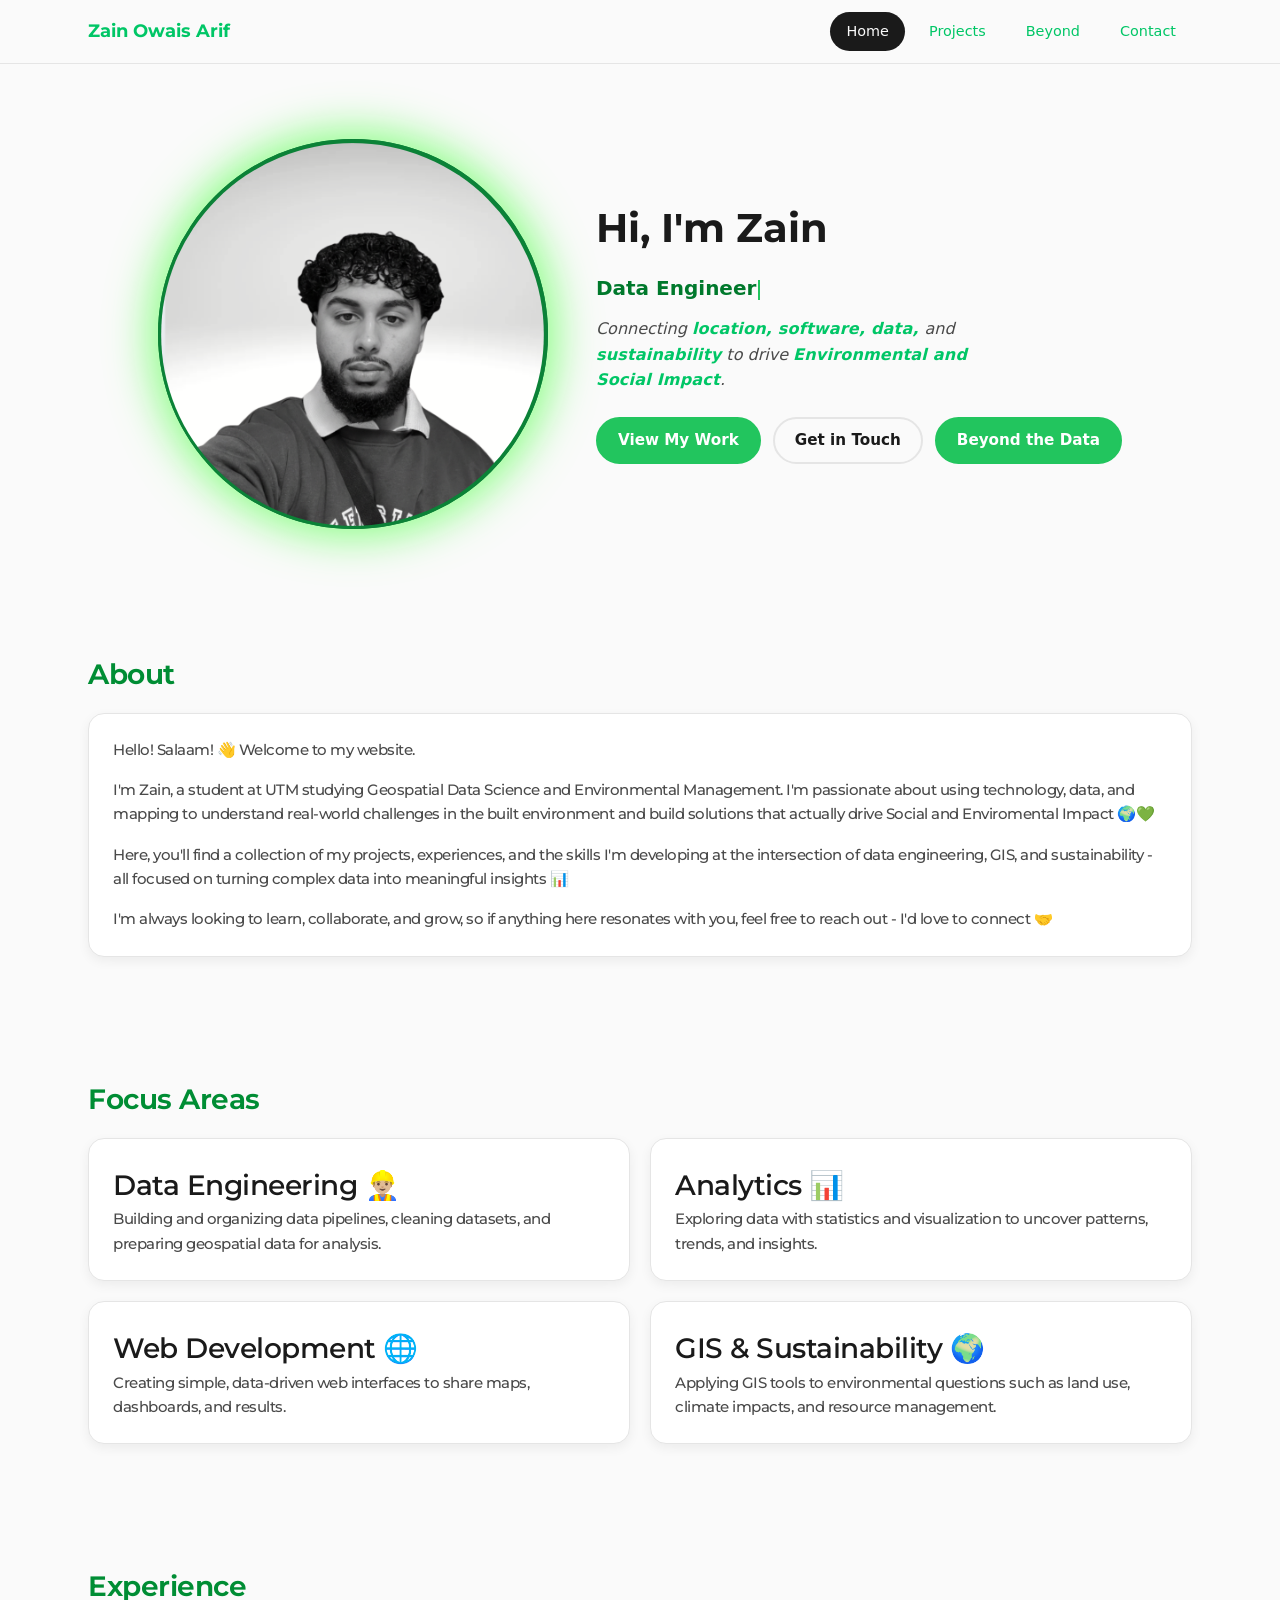
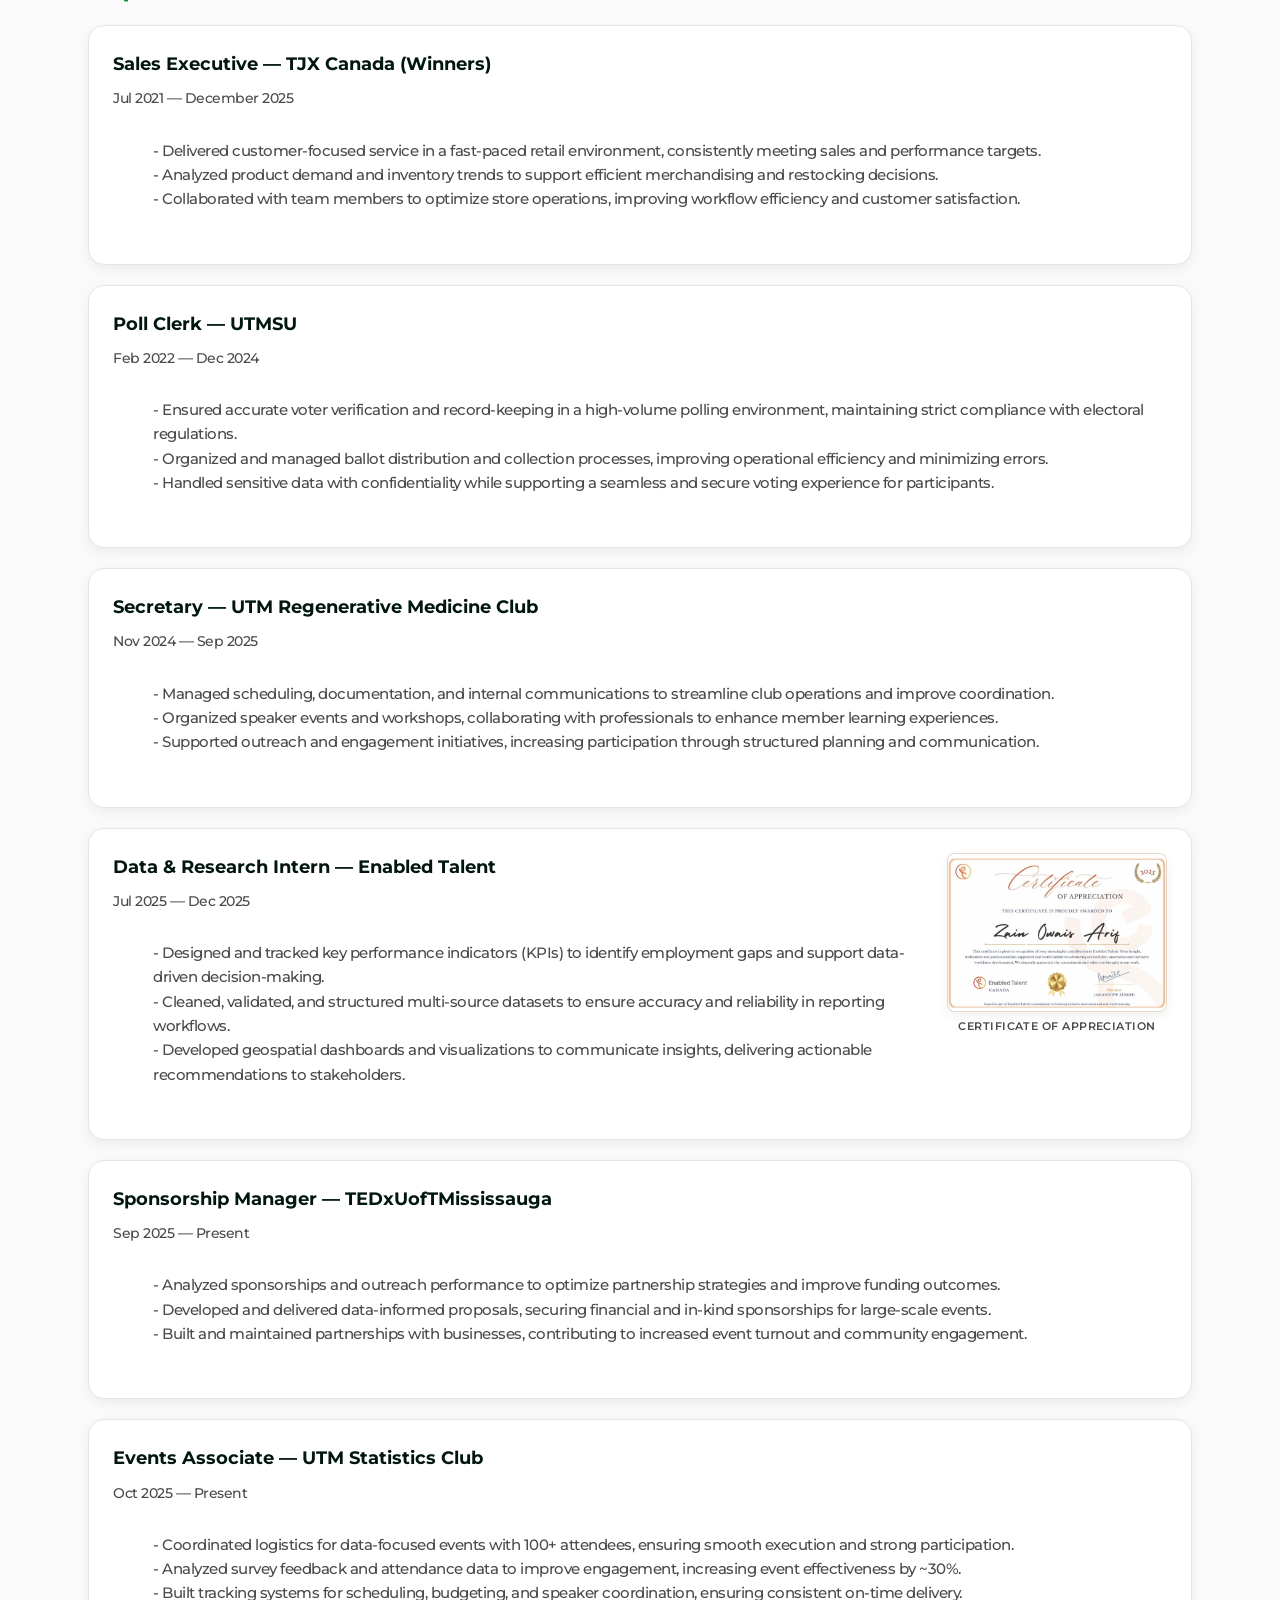
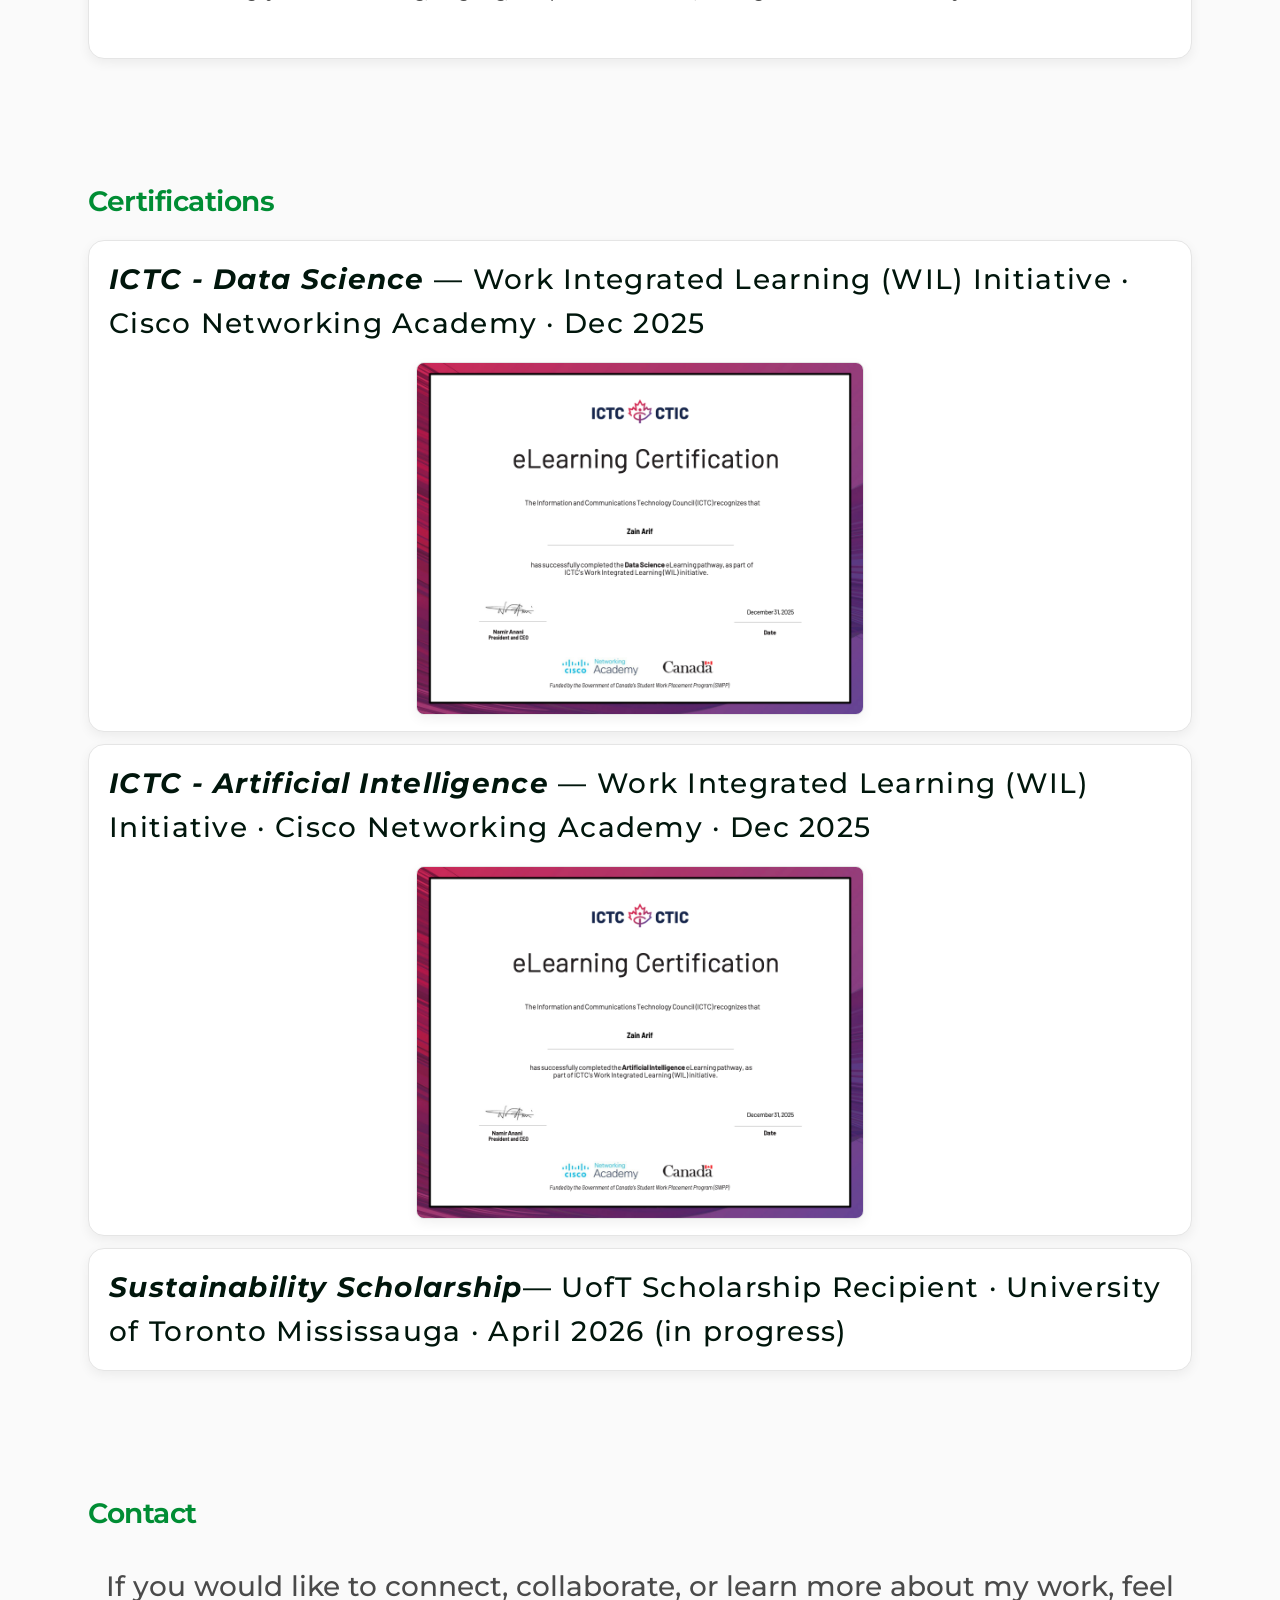
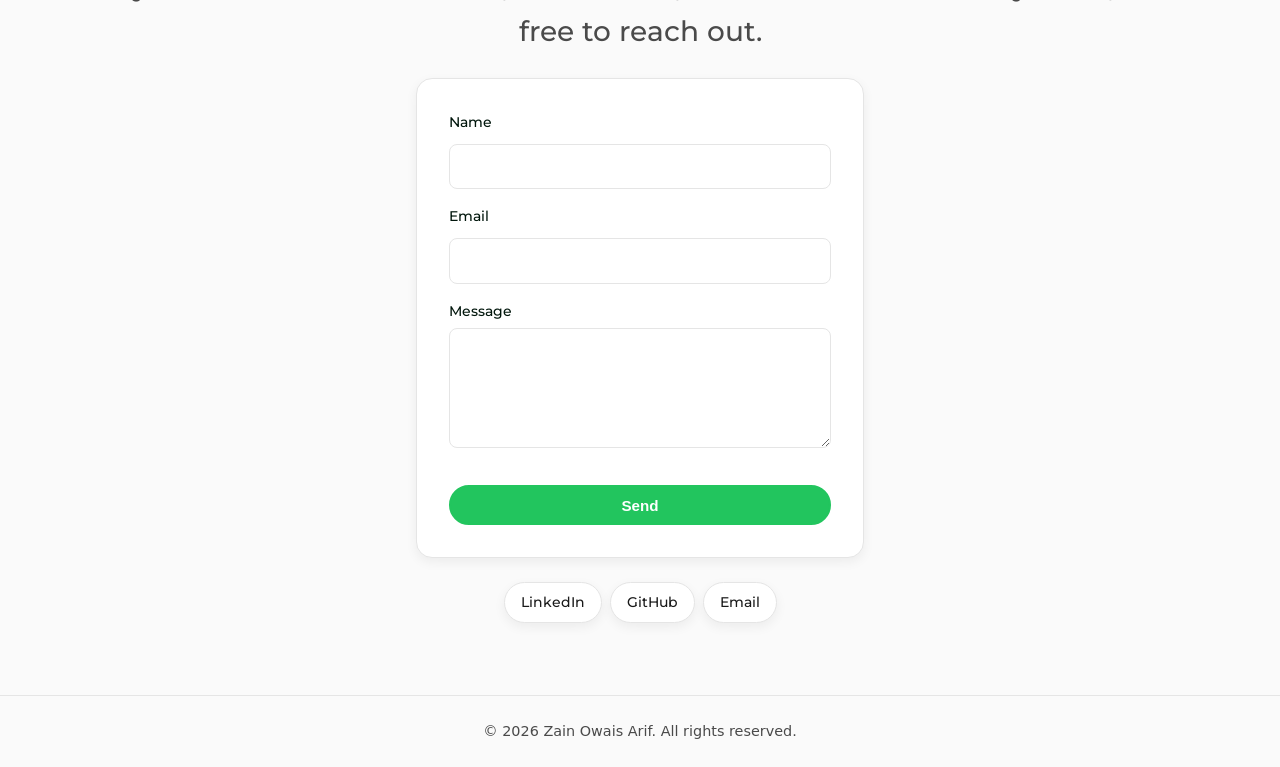
==== commit ac5c6f2d: "Add files via upload" ====
--- a/index.html
+++ b/index.html
@@ -32,7 +32,7 @@
       <div class="container">
         <div class="hero-inner">
           <div class="hero-avatar">
-            <img src= "Images/Screenshot 2026-03-02 at 3.05.39 PM.png" alt="Portrait of Zain Owais Arif" class="hero-avatar-img">
+            <img src= "Images/Portrait.png" alt="Portrait of Zain Owais Arif" class="hero-avatar-img">
           </div>
           <div class="hero-content">
             <h1 id="hero-title" class="hero-headline">Hi, I'm Zain</h1>
